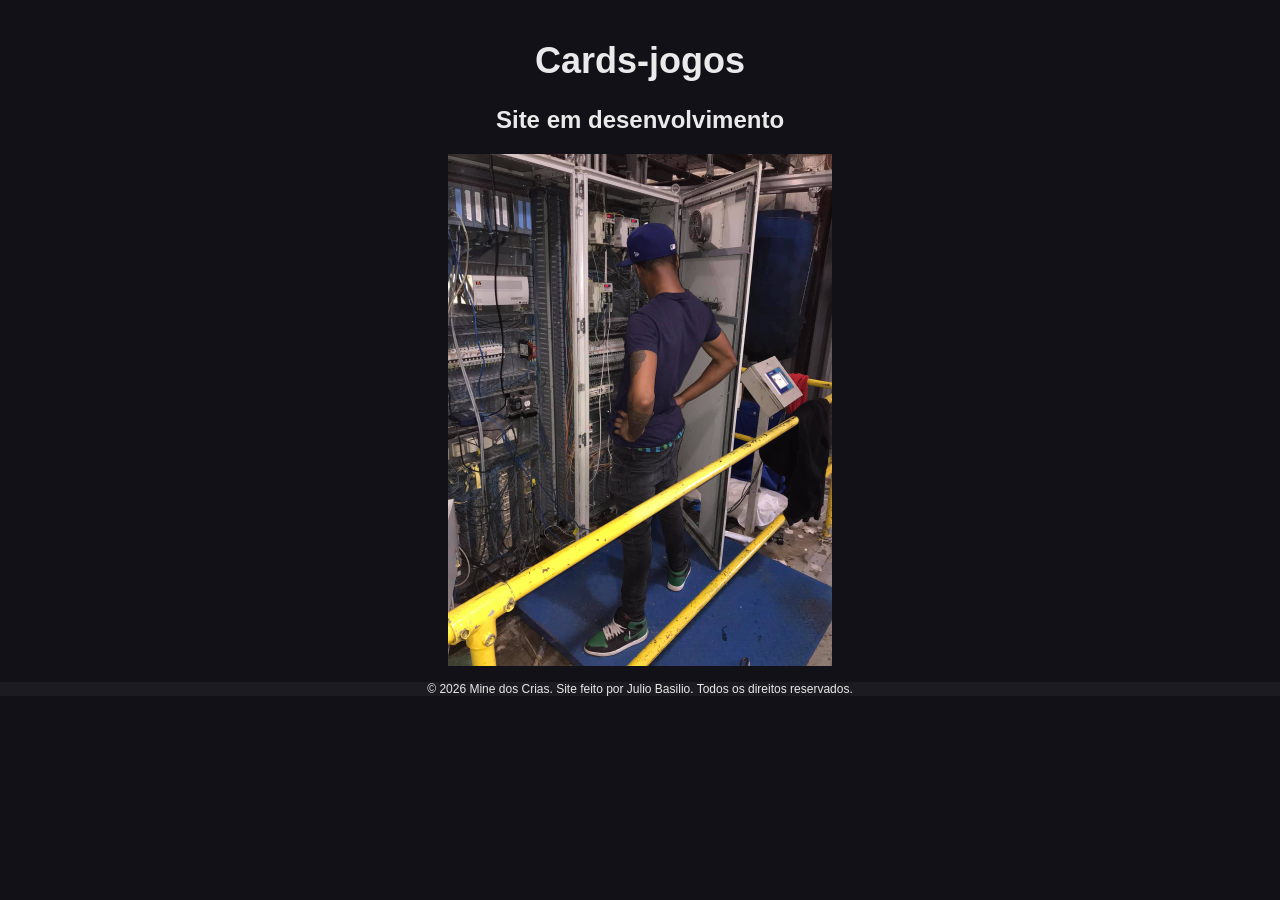
==== Mine Dos Crias/Proj/cards.html @ 89a8da1e "Aviso cards em desenvolvimento" ====
<!DOCTYPE html>
<html lang="pt-br">
<head>
    <meta charset="UTF-8">
    <meta name="viewport" content="width=device-width, initial-scale=1.0">
    <title>Cards-jogos | Mine dos Crias</title>
    <link rel="icon" href="Img/Logo-site-Mine-dos-Crias.ico" type="image/png">
    <link rel="stylesheet" href="Css/desenvolvimento.css">
</head>
<body>
    <main >
        <h1>Cards-jogos</h1>
        <h2>Site em desenvolvimento</h2>
        <img src="Img/trying-to-figure-out-where-the-meme-came-from-so-i-can-get-v0-aouamkc9aiwf1.jpg" alt="Meme em desenvolvimento" >
    </main>
    <footer>
       <div id="direitos">
            <p>&copy; 2026 Mine dos Crias. Site feito por Julio Basilio. Todos os direitos reservados.</p>
        </div>
    </footer>
</body>
</html>
---- Mine Dos Crias/Proj/Css/desenvolvimento.css ----
body{
    background-color: #121117; /* Cor escura para melhor contraste visual */
    color: black;   
    margin: 0; /* Remove a margem padrão do navegador */
    font-family: Arial, Helvetica, sans-serif;
    text-align: center;
}

h1{
    font-size: 36px; /* Tamanho grande para destaque */
    color: #EAEAEA; /* Cor clara para melhor legibilidade */
    margin-top: 40px; /* Espaçamento superior para melhor visualização */
}
h2{
    font-size: 24px; /* Tamanho médio para subtítulos */
    color: #EAEAEA; /* Cor clara para melhor legibilidade */
    margin-top: 20px; /* Espaçamento superior para melhor visualização */
}

img {
    width: 30%;
}   

footer {
    color: #EAEAEA;
    grid-area: footer;
    background-color: #1C1B22;
    text-align: center;
}

/* Versão reduzida do texto de direitos autorais */
#direitos {
    position: relative;
    top: 25%;
    grid-area: direitos;
    font-family: "Inter", sans-serif;
    font-size: 12px;
    
}
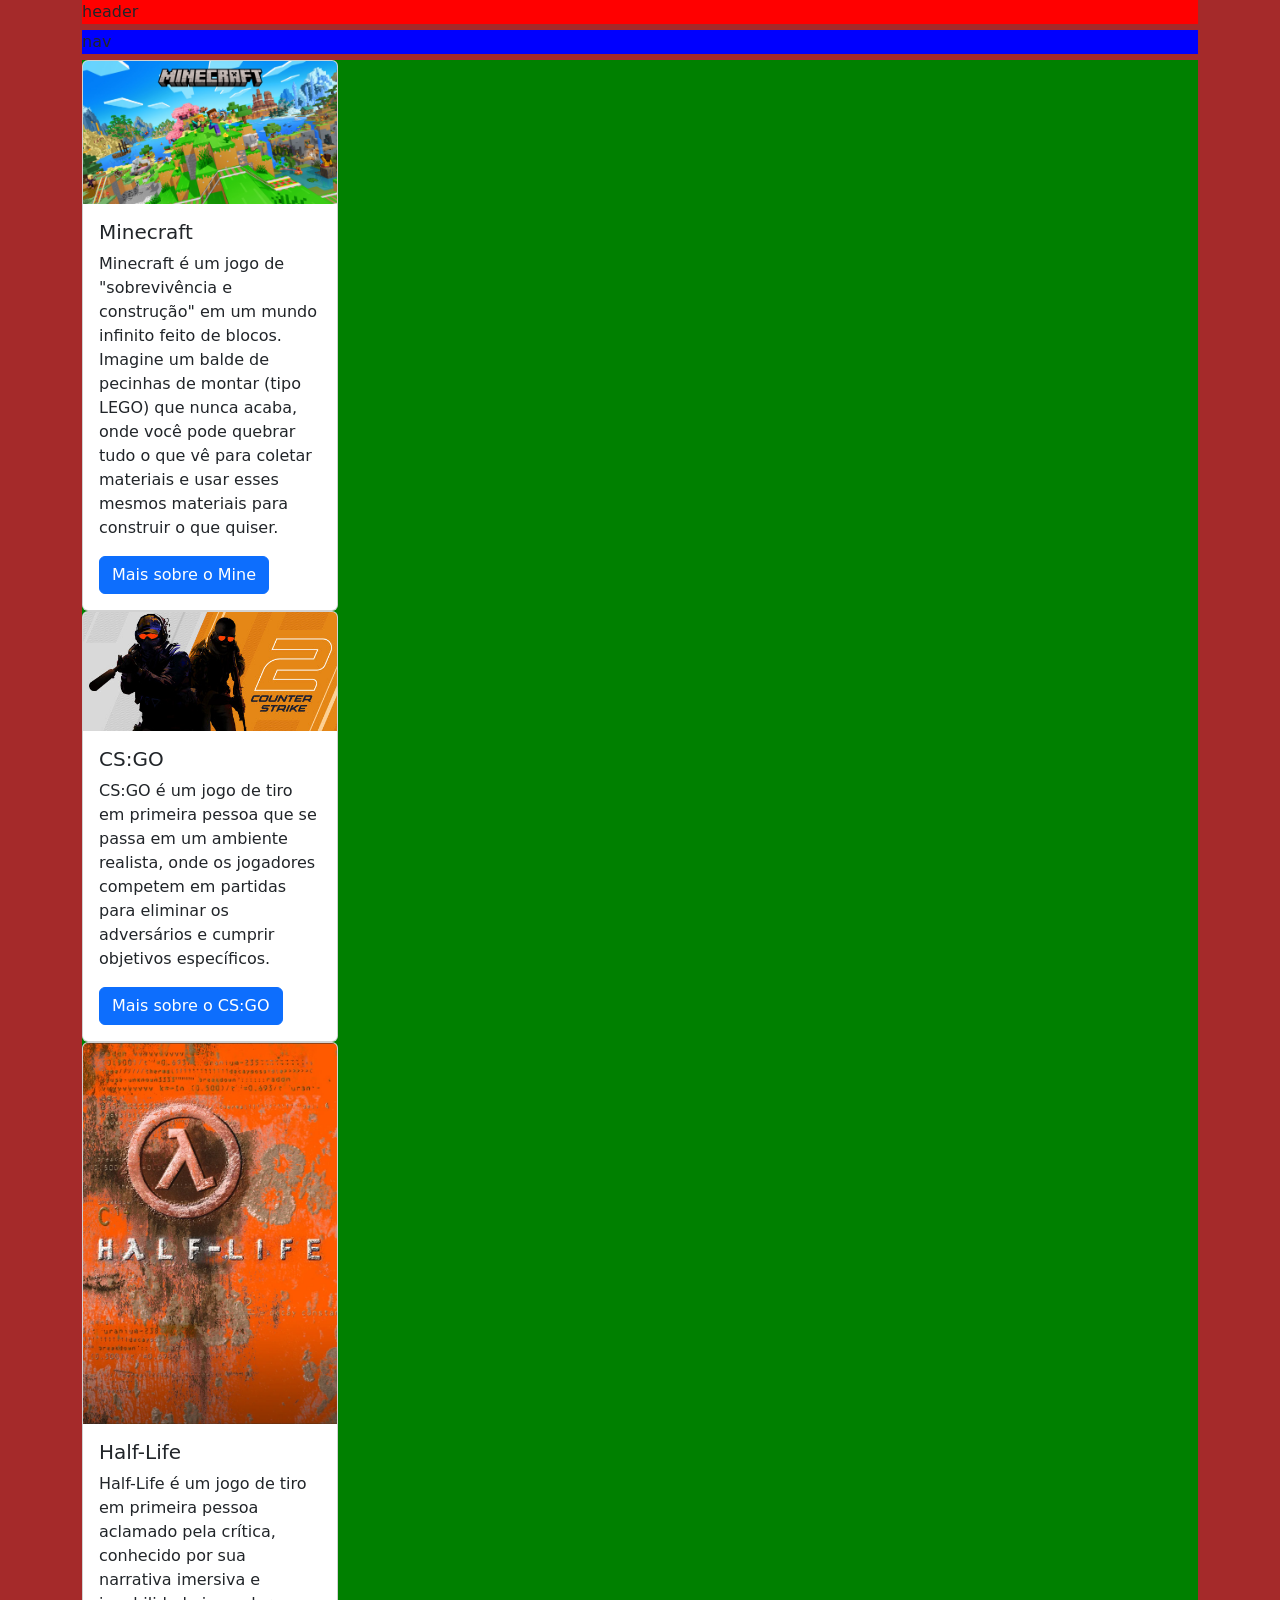
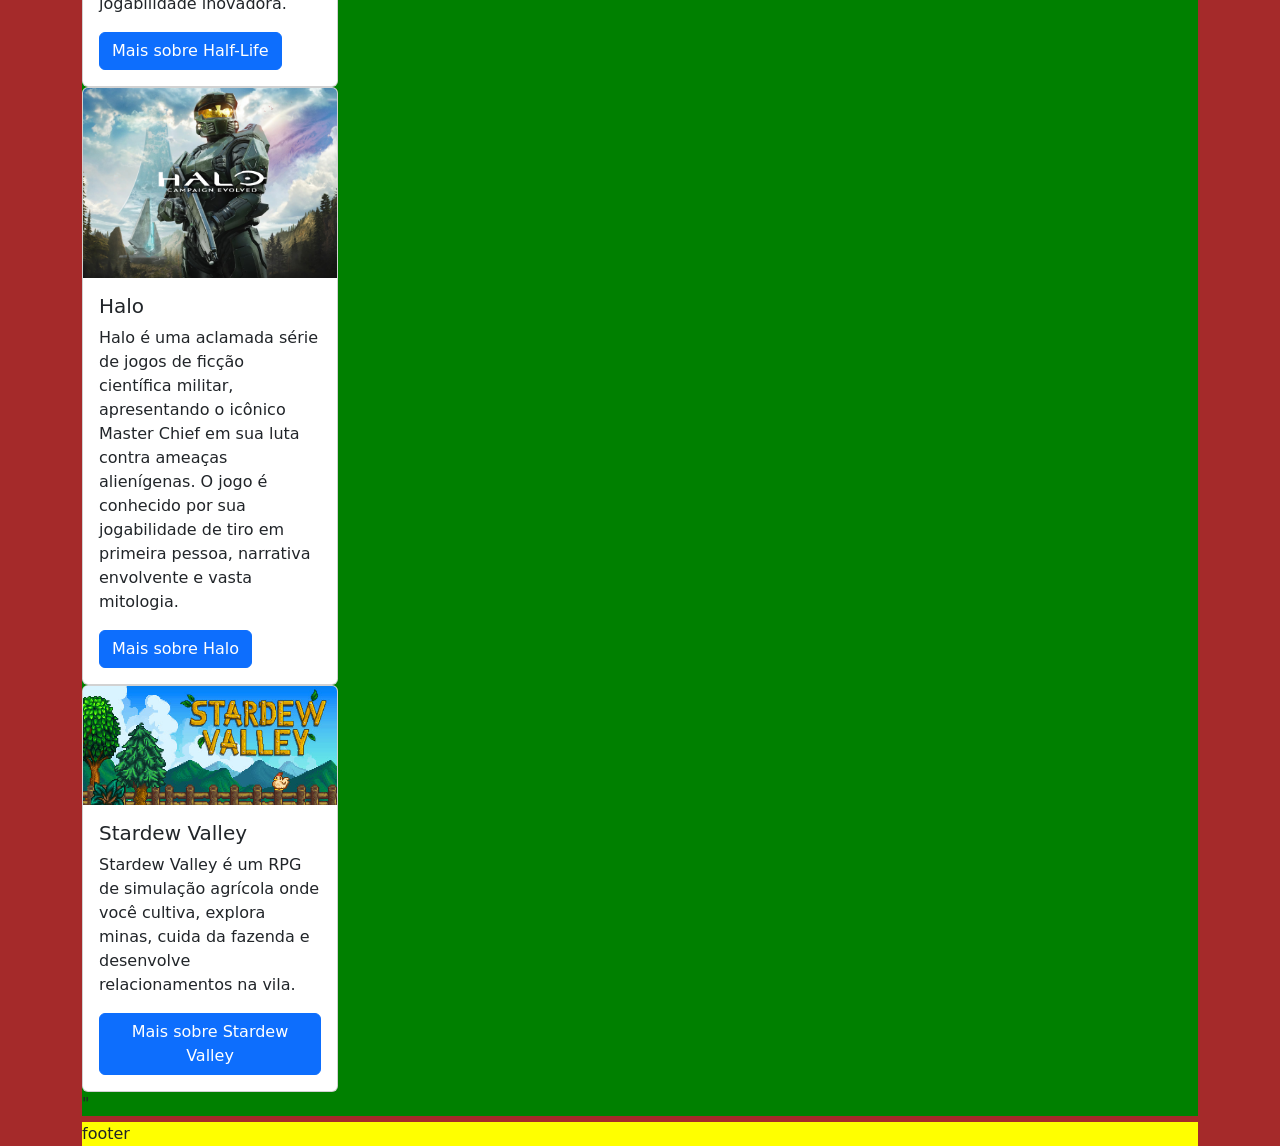
==== commit ccdea04f: "Ai ai ai" ====
--- a/Mine Dos Crias/Proj/cards.html
+++ b/Mine Dos Crias/Proj/cards.html
@@ -1,22 +1,74 @@
-<!DOCTYPE html>
-<html lang="pt-br">
+<!doctype html>
+<html lang="PT-BR">
+
 <head>
     <meta charset="UTF-8">
     <meta name="viewport" content="width=device-width, initial-scale=1.0">
-    <title>Cards-jogos | Mine dos Crias</title>
+    <title>Cards de jogos | Mine dos Crias</title>
     <link rel="icon" href="Img/Logo-site-Mine-dos-Crias.ico" type="image/png">
-    <link rel="stylesheet" href="Css/desenvolvimento.css">
+    <link href="https://cdn.jsdelivr.net/npm/bootstrap@5.3.8/dist/css/bootstrap.min.css" rel="stylesheet">
+    <link rel="stylesheet" href="Css/estiloCards.css">
 </head>
+
 <body>
-    <main >
-        <h1>Cards-jogos</h1>
-        <h2>Site em desenvolvimento</h2>
-        <img src="Img/trying-to-figure-out-where-the-meme-came-from-so-i-can-get-v0-aouamkc9aiwf1.jpg" alt="Meme em desenvolvimento" >
-    </main>
-    <footer>
-       <div id="direitos">
-            <p>&copy; 2026 Mine dos Crias. Site feito por Julio Basilio. Todos os direitos reservados.</p>
-        </div>
-    </footer>
+    <div class="container">
+        <header>header</header>
+        <nav>nav</nav>
+        <main>
+            <div class="card" style="width: 16rem;">
+                <img src="Img/mine1.png" class="card-img-top" alt="Minecraft">
+                <div class="card-body">
+                    <h5 class="card-title"> Minecraft</h5>
+                    <p class="card-text"> Minecraft é um jogo de "sobrevivência e construção" em um mundo infinito feito de blocos. Imagine um balde de pecinhas de montar (tipo LEGO) que nunca acaba, onde você pode quebrar tudo o que vê para coletar materiais e usar esses mesmos materiais para construir o que quiser.</p>
+                    <a href="minecraft.html" class="btn btn-primary">Mais sobre o Mine</a>
+                </div>
+            </div>
+
+            <div class="card" style="width: 16rem;">
+                <img src="Img/Csgo imagem 1.jpg" class="card-img-top" alt="CS:GO">
+                <div class="card-body">
+                    <h5 class="card-title">CS:GO</h5>
+                    <p class="card-text">CS:GO é um jogo de tiro em primeira pessoa que se passa em um ambiente realista, onde os jogadores competem em partidas para eliminar os adversários e cumprir objetivos específicos.</p>
+                    <a href="csgo.html" class="btn btn-primary">Mais sobre o CS:GO</a>
+                </div>
+            </div>
+
+            <div class="card" style="width: 16rem;">
+                <img src="Img/half-life3.jpg" class="card-img-top" alt="Half-Life">
+                <div class="card-body">
+                    <h5 class="card-title">Half-Life</h5>
+                    <p class="card-text">Half-Life é um jogo de tiro em primeira pessoa aclamado pela crítica, conhecido por sua narrativa imersiva e jogabilidade inovadora.</p>
+                    <a href="Half-Life.html" class="btn btn-primary">Mais sobre Half-Life</a>
+                </div>
+            </div>
+
+            <div class="card" style="width: 16rem;">
+                <img src="Img/Halo.jpg" class="card-img-top" alt="Halo">
+                <div class="card-body">
+                    <h5 class="card-title">Halo</h5>
+                    <p class="card-text">Halo é uma aclamada série de jogos de ficção científica militar, apresentando o icônico Master Chief em sua luta contra ameaças alienígenas. O jogo é conhecido por sua jogabilidade de tiro em primeira pessoa, narrativa envolvente e vasta mitologia.</p>
+                    <a href="Halo.html" class="btn btn-primary">Mais sobre Halo</a>
+                </div>
+            </div>
+
+            <!-- Novo card: Stardew Valley -->
+            <div class="card" style="width: 16rem;">
+                <img src="Img/stardew1.jpg" class="card-img-top" alt="Stardew Valley">
+                <div class="card-body">
+                    <h5 class="card-title">Stardew Valley</h5>
+                    <p class="card-text">Stardew Valley é um RPG de simulação agrícola onde você cultiva, explora minas, cuida da fazenda e desenvolve relacionamentos na vila.</p>
+                    <a href="Stardew Valley.html" class="btn btn-primary">Mais sobre Stardew Valley</a>
+                </div>
+            </div>"
+
+        </main>
+        <footer>footer</footer>
+    </div>
+
+
+    <script src="https://cdn.jsdelivr.net/npm/bootstrap@5.3.8/dist/js/bootstrap.bundle.min.js"
+        integrity="sha384-FKyoEForCGlyvwx9Hj09JcYn3nv7wiPVlz7YYwJrWVcXK/BmnVDxM+D2scQbITxI"
+        crossorigin="anonymous"></script>
 </body>
+
 </html>
--- a/Mine Dos Crias/Proj/Css/estiloCards.css
+++ b/Mine Dos Crias/Proj/Css/estiloCards.css
@@ -0,0 +1,32 @@
+body{
+    background-color: brown;
+}
+
+.container{
+    display: grid;
+    grid-template-columns: 1fr;
+    grid-template-rows: auto auto auto auto;
+    grid-template-areas:
+    "header"
+    "nav"
+    "main"
+    "footer";
+    gap: 6px;
+}
+
+header{
+    background-color: red;
+    grid-area: header;
+}
+nav{
+    background-color: blue;
+    grid-area: nav;
+}
+main{
+    background-color: green;
+    grid-area: main;
+}
+footer{
+    background-color: yellow;
+   grid-area: footer;
+}
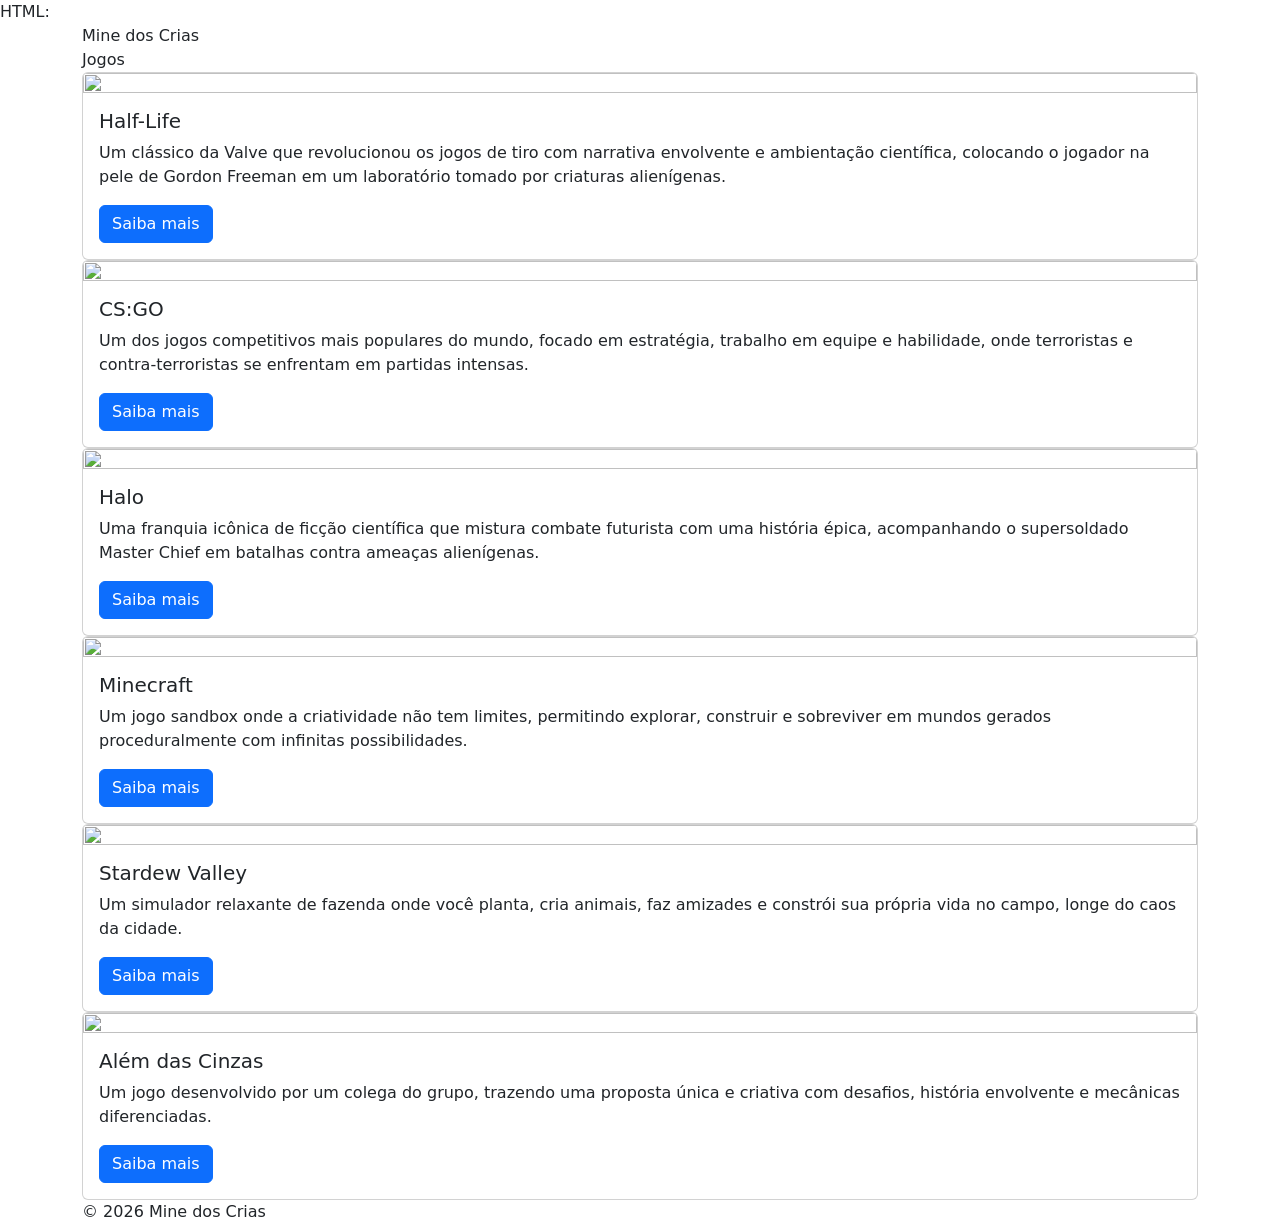
==== commit a2e69d58: "Atualizar o cards.html" ====
--- a/Mine Dos Crias/Proj/cards.html
+++ b/Mine Dos Crias/Proj/cards.html
@@ -1,74 +1,85 @@
-<!doctype html>
-<html lang="PT-BR">
+HTML: 
+<!DOCTYPE html>
+<html lang="pt-BR">
+<head>
+  <meta charset="UTF-8">
+  <meta name="viewport" content="width=device-width, initial-scale=1.0">
+  <title>Mine dos Crias</title>
 
-<head>
-    <meta charset="UTF-8">
-    <meta name="viewport" content="width=device-width, initial-scale=1.0">
-    <title>Cards de jogos | Mine dos Crias</title>
-    <link rel="icon" href="Img/Logo-site-Mine-dos-Crias.ico" type="image/png">
-    <link href="https://cdn.jsdelivr.net/npm/bootstrap@5.3.8/dist/css/bootstrap.min.css" rel="stylesheet">
-    <link rel="stylesheet" href="Css/estiloCards.css">
+  <link href="https://cdn.jsdelivr.net/npm/bootstrap@5.3.0/dist/css/bootstrap.min.css" rel="stylesheet">
+  <link rel="stylesheet" href="cards.css">
 </head>
 
 <body>
-    <div class="container">
-        <header>header</header>
-        <nav>nav</nav>
-        <main>
-            <div class="card" style="width: 16rem;">
-                <img src="Img/mine1.png" class="card-img-top" alt="Minecraft">
-                <div class="card-body">
-                    <h5 class="card-title"> Minecraft</h5>
-                    <p class="card-text"> Minecraft é um jogo de "sobrevivência e construção" em um mundo infinito feito de blocos. Imagine um balde de pecinhas de montar (tipo LEGO) que nunca acaba, onde você pode quebrar tudo o que vê para coletar materiais e usar esses mesmos materiais para construir o que quiser.</p>
-                    <a href="minecraft.html" class="btn btn-primary">Mais sobre o Mine</a>
-                </div>
-            </div>
 
-            <div class="card" style="width: 16rem;">
-                <img src="Img/Csgo imagem 1.jpg" class="card-img-top" alt="CS:GO">
-                <div class="card-body">
-                    <h5 class="card-title">CS:GO</h5>
-                    <p class="card-text">CS:GO é um jogo de tiro em primeira pessoa que se passa em um ambiente realista, onde os jogadores competem em partidas para eliminar os adversários e cumprir objetivos específicos.</p>
-                    <a href="csgo.html" class="btn btn-primary">Mais sobre o CS:GO</a>
-                </div>
-            </div>
+<div class="container">
 
-            <div class="card" style="width: 16rem;">
-                <img src="Img/half-life3.jpg" class="card-img-top" alt="Half-Life">
-                <div class="card-body">
-                    <h5 class="card-title">Half-Life</h5>
-                    <p class="card-text">Half-Life é um jogo de tiro em primeira pessoa aclamado pela crítica, conhecido por sua narrativa imersiva e jogabilidade inovadora.</p>
-                    <a href="Half-Life.html" class="btn btn-primary">Mais sobre Half-Life</a>
-                </div>
-            </div>
+  <header>Mine dos Crias</header>
+  <nav>Jogos</nav>
 
-            <div class="card" style="width: 16rem;">
-                <img src="Img/Halo.jpg" class="card-img-top" alt="Halo">
-                <div class="card-body">
-                    <h5 class="card-title">Halo</h5>
-                    <p class="card-text">Halo é uma aclamada série de jogos de ficção científica militar, apresentando o icônico Master Chief em sua luta contra ameaças alienígenas. O jogo é conhecido por sua jogabilidade de tiro em primeira pessoa, narrativa envolvente e vasta mitologia.</p>
-                    <a href="Halo.html" class="btn btn-primary">Mais sobre Halo</a>
-                </div>
-            </div>
+  <main>
+    <div class="cards-container">
 
-            <!-- Novo card: Stardew Valley -->
-            <div class="card" style="width: 16rem;">
-                <img src="Img/stardew1.jpg" class="card-img-top" alt="Stardew Valley">
-                <div class="card-body">
-                    <h5 class="card-title">Stardew Valley</h5>
-                    <p class="card-text">Stardew Valley é um RPG de simulação agrícola onde você cultiva, explora minas, cuida da fazenda e desenvolve relacionamentos na vila.</p>
-                    <a href="Stardew Valley.html" class="btn btn-primary">Mais sobre Stardew Valley</a>
-                </div>
-            </div>"
+      <div class="card">
+        <img src="https://via.placeholder.com/300x150" class="card-img-top">
+        <div class="card-body">
+          <h5 class="card-title">Half-Life</h5>
+          <p class="card-text">Um clássico da Valve que revolucionou os jogos de tiro com narrativa envolvente e ambientação científica, colocando o jogador na pele de Gordon Freeman em um laboratório tomado por criaturas alienígenas.</p>
+          <a href="Half-Life.html" class="btn btn-primary">Saiba mais</a>
+        </div>
+      </div>
 
-        </main>
-        <footer>footer</footer>
+      <div class="card">
+        <img src="https://via.placeholder.com/300x150" class="card-img-top">
+        <div class="card-body">
+          <h5 class="card-title">CS:GO</h5>
+          <p class="card-text">Um dos jogos competitivos mais populares do mundo, focado em estratégia, trabalho em equipe e habilidade, onde terroristas e contra-terroristas se enfrentam em partidas intensas.</p>
+          <a href="csgo.html" class="btn btn-primary">Saiba mais</a>
+        </div>
+      </div>
+
+      <div class="card">
+        <img src="https://via.placeholder.com/300x150" class="card-img-top">
+        <div class="card-body">
+          <h5 class="card-title">Halo</h5>
+          <p class="card-text">Uma franquia icônica de ficção científica que mistura combate futurista com uma história épica, acompanhando o supersoldado Master Chief em batalhas contra ameaças alienígenas.</p>
+          <a href="Halo.html" class="btn btn-primary">Saiba mais</a>
+        </div>
+      </div>
+
+      <div class="card">
+        <img src="https://via.placeholder.com/300x150" class="card-img-top">
+        <div class="card-body">
+          <h5 class="card-title">Minecraft</h5>
+          <p class="card-text">Um jogo sandbox onde a criatividade não tem limites, permitindo explorar, construir e sobreviver em mundos gerados proceduralmente com infinitas possibilidades.</p>
+          <a href="minecraft.html" class="btn btn-primary">Saiba mais</a>
+        </div>
+      </div>
+
+      <div class="card">
+        <img src="https://via.placeholder.com/300x150" class="card-img-top">
+        <div class="card-body">
+          <h5 class="card-title">Stardew Valley</h5>
+          <p class="card-text">Um simulador relaxante de fazenda onde você planta, cria animais, faz amizades e constrói sua própria vida no campo, longe do caos da cidade.</p>
+          <a href="stardew valley.html" class="btn btn-primary">Saiba mais</a>
+        </div>
+      </div>
+
+      <div class="card">
+        <img src="https://via.placeholder.com/300x150" class="card-img-top">
+        <div class="card-body">
+          <h5 class="card-title">Além das Cinzas</h5>
+          <p class="card-text">Um jogo desenvolvido por um colega do grupo, trazendo uma proposta única e criativa com desafios, história envolvente e mecânicas diferenciadas.</p>
+          <a href="Além das cinzas.html" class="btn btn-primary">Saiba mais</a>
+        </div>
+      </div>
+
     </div>
+  </main>
 
+  <footer>© 2026 Mine dos Crias</footer>
 
-    <script src="https://cdn.jsdelivr.net/npm/bootstrap@5.3.8/dist/js/bootstrap.bundle.min.js"
-        integrity="sha384-FKyoEForCGlyvwx9Hj09JcYn3nv7wiPVlz7YYwJrWVcXK/BmnVDxM+D2scQbITxI"
-        crossorigin="anonymous"></script>
+</div>
+
 </body>
-
 </html>
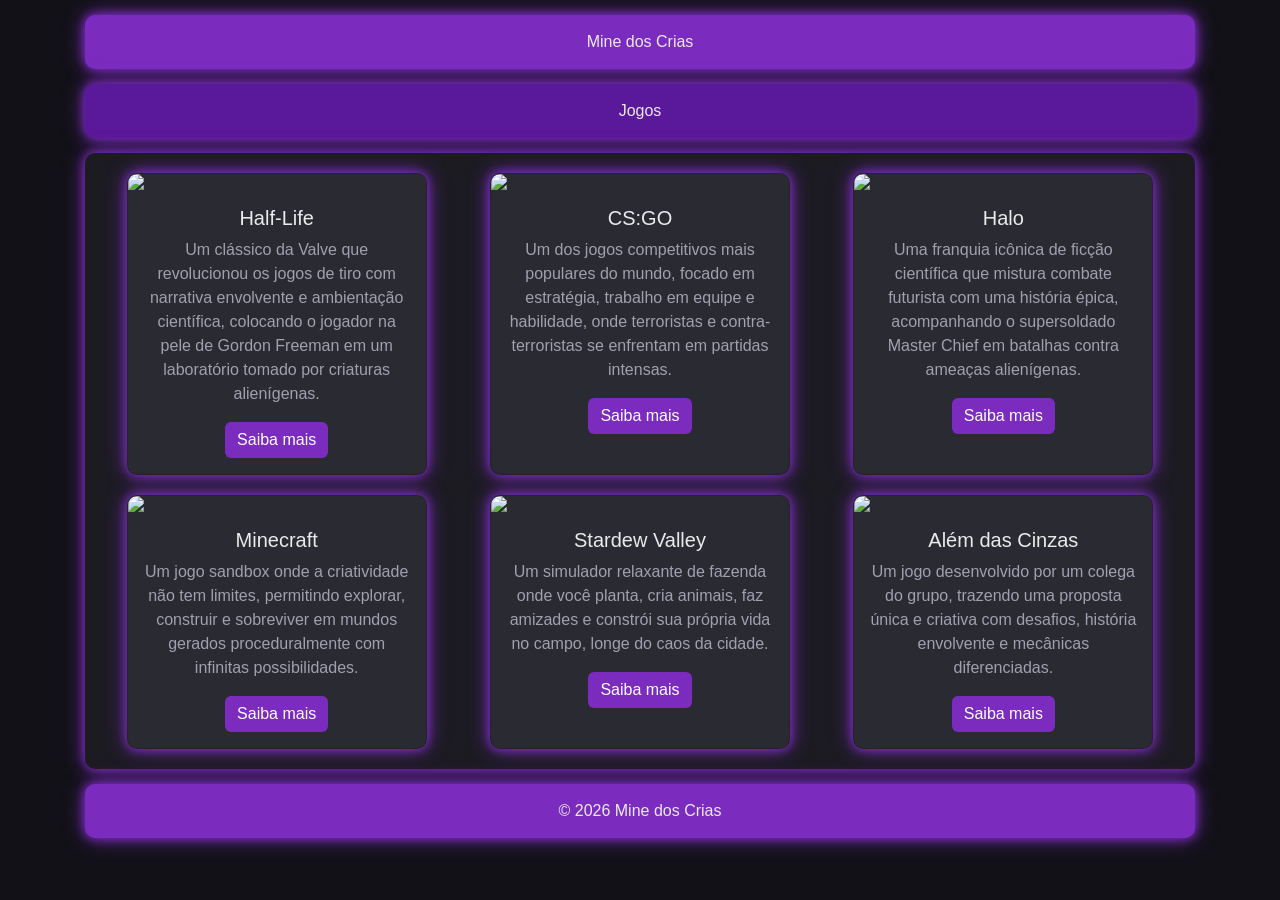
==== commit 5dc7b07d: "Subindo!" ====
--- a/Mine Dos Crias/Proj/cards.html
+++ b/Mine Dos Crias/Proj/cards.html
@@ -1,4 +1,3 @@
-HTML: 
 <!DOCTYPE html>
 <html lang="pt-BR">
 <head>
@@ -7,7 +6,7 @@
   <title>Mine dos Crias</title>
 
   <link href="https://cdn.jsdelivr.net/npm/bootstrap@5.3.0/dist/css/bootstrap.min.css" rel="stylesheet">
-  <link rel="stylesheet" href="cards.css">
+  <link rel="stylesheet" href="Css/estiloCards.css">
 </head>
 
 <body>
--- a/Mine Dos Crias/Proj/Css/estiloCards.css
+++ b/Mine Dos Crias/Proj/Css/estiloCards.css
@@ -0,0 +1,98 @@
+body{
+  background-color: #121117;
+  margin: 0;
+  color: #EAEAEA;
+  font-family: Arial, sans-serif;
+}
+
+.container{
+  display: grid;
+  grid-template-columns: 1fr;
+  grid-template-areas:
+    "header"
+    "nav"
+    "main"
+    "footer";
+  gap: 15px;
+  padding: 15px;
+}
+
+header, nav, main, footer{
+  border-radius: 10px;
+  padding: 15px;
+  text-align: center;
+  box-shadow: 0 0 10px #7B2CBF, 0 0 20px #7B2CBF;
+}
+
+header{
+  grid-area: header;
+  background-color: #7B2CBF;
+}
+
+nav{
+  grid-area: nav;
+  background-color: #5A189A;
+}
+
+main{
+  grid-area: main;
+  background-color: #1C1B22;
+  padding: 20px;
+}
+
+footer{
+  grid-area: footer;
+  background-color: #7B2CBF;
+}
+
+.cards-container{
+  display: grid;
+  grid-template-columns: repeat(3, 1fr);
+  gap: 20px;
+  justify-items: center;
+}
+
+.card{
+  width: 100%;
+  max-width: 300px;
+  background-color: #2A2A33;
+  border-radius: 10px;
+  overflow: hidden;
+  color: #EAEAEA;
+  transition: 0.3s;
+  box-shadow: 0 0 10px #7B2CBF, 0 0 20px #7B2CBF;
+}
+
+.card:hover{
+  transform: scale(1.03);
+}
+
+.card-text{
+  color: #A0A0B0;
+}
+
+.btn-primary{
+  background-color: #7B2CBF;
+  border: none;
+}
+
+.btn-primary:hover{
+  background-color: #00D1FF;
+  color: black;
+}
+
+.btn-primary:active{
+  background-color: #5A189A;
+}
+
+@media (max-width: 1024px){
+  .cards-container{
+    grid-template-columns: repeat(2, 1fr);
+  }
+}
+
+@media (max-width: 768px){
+  .cards-container{
+    grid-template-columns: 1fr;
+  }
+}
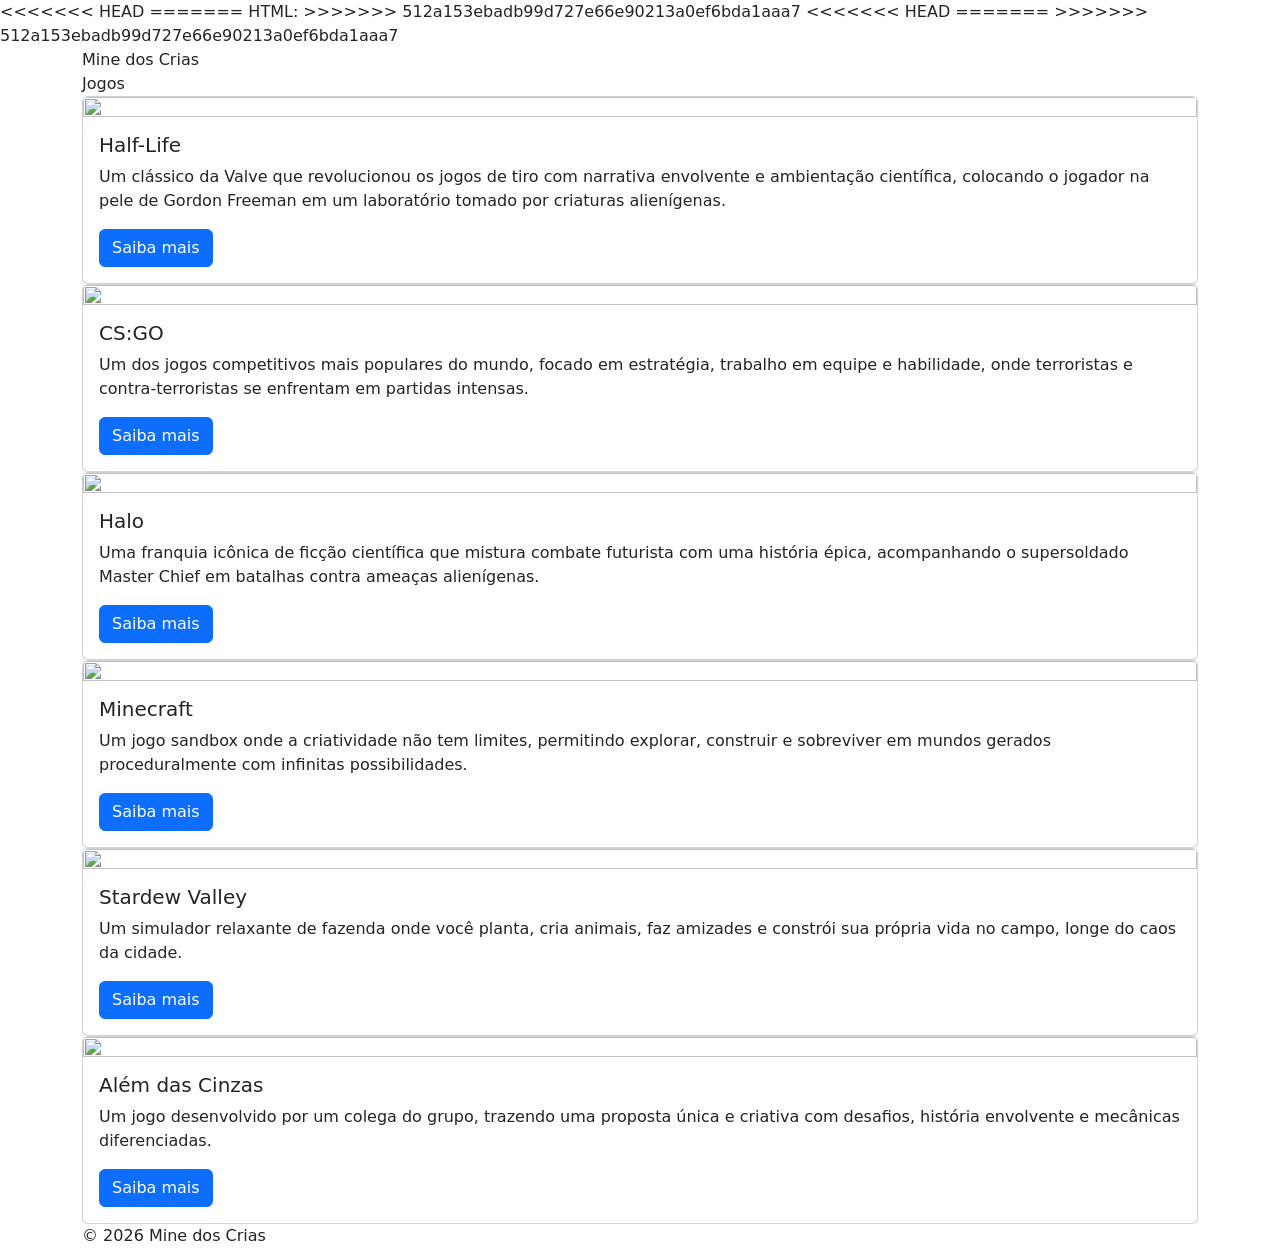
==== commit bc634503: "Merge branch 'main' of https://github.com/Patman-wq/Mine-dos-Crias-projeto-curso-desenvolvimento-de-" ====
--- a/Mine Dos Crias/Proj/cards.html
+++ b/Mine Dos Crias/Proj/cards.html
@@ -1,3 +1,7 @@
+<<<<<<< HEAD
+=======
+HTML: 
+>>>>>>> 512a153ebadb99d727e66e90213a0ef6bda1aaa7
 <!DOCTYPE html>
 <html lang="pt-BR">
 <head>
@@ -6,7 +10,11 @@
   <title>Mine dos Crias</title>
 
   <link href="https://cdn.jsdelivr.net/npm/bootstrap@5.3.0/dist/css/bootstrap.min.css" rel="stylesheet">
+<<<<<<< HEAD
   <link rel="stylesheet" href="Css/estiloCards.css">
+=======
+  <link rel="stylesheet" href="Css/estilo desenvolvimento.css">
+>>>>>>> 512a153ebadb99d727e66e90213a0ef6bda1aaa7
 </head>
 
 <body>
--- a/Mine Dos Crias/Proj/Css/estiloCards.css
+++ b/Mine Dos Crias/Proj/Css/estiloCards.css
@@ -1,4 +1,8 @@
+<<<<<<< HEAD
 body{
+=======
+CSS: body{
+>>>>>>> 512a153ebadb99d727e66e90213a0ef6bda1aaa7
   background-color: #121117;
   margin: 0;
   color: #EAEAEA;
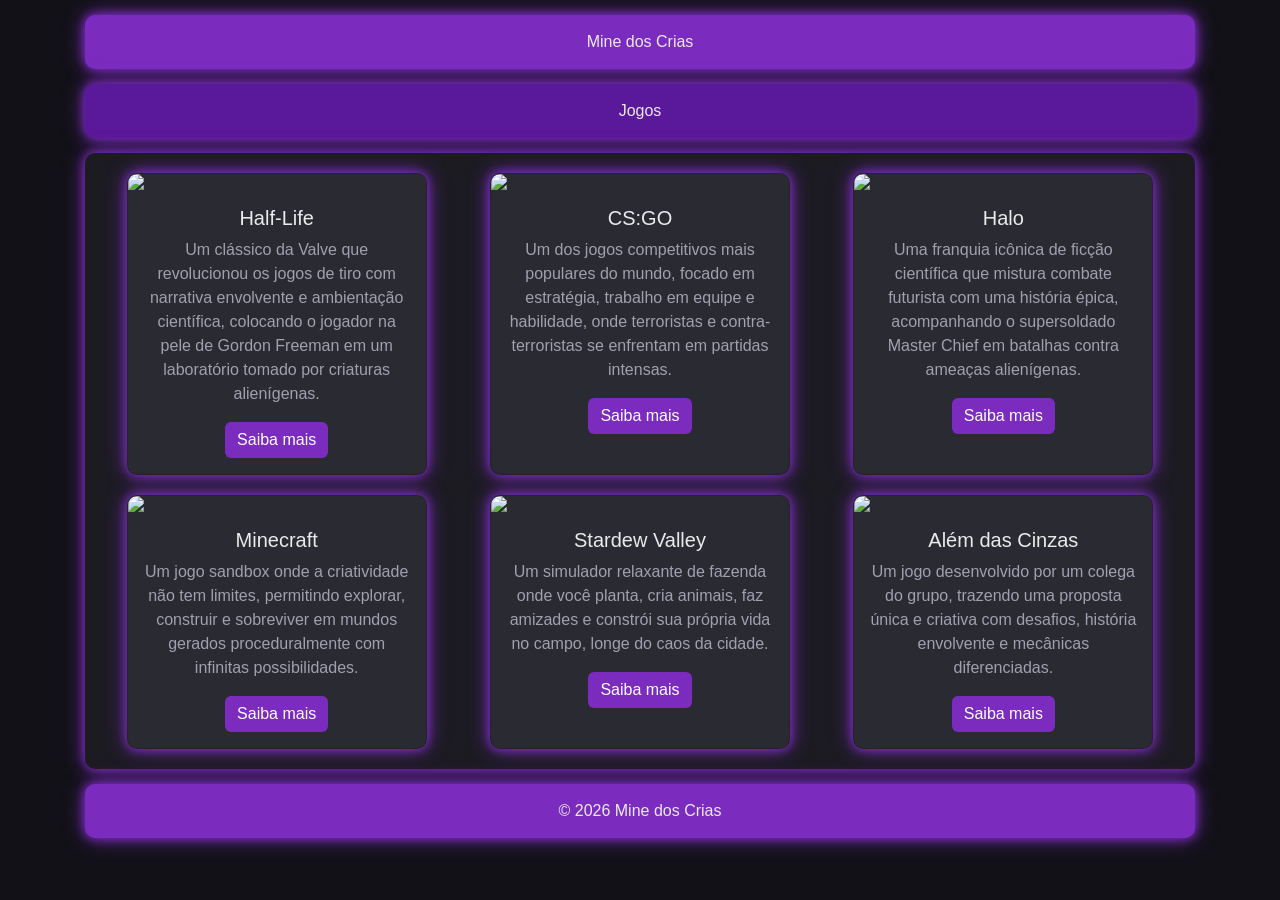
==== commit 2905ffb2: "Subindo vezes 2 !" ====
--- a/Mine Dos Crias/Proj/cards.html
+++ b/Mine Dos Crias/Proj/cards.html
@@ -1,7 +1,3 @@
-<<<<<<< HEAD
-=======
-HTML: 
->>>>>>> 512a153ebadb99d727e66e90213a0ef6bda1aaa7
 <!DOCTYPE html>
 <html lang="pt-BR">
 <head>
@@ -10,11 +6,7 @@
   <title>Mine dos Crias</title>
 
   <link href="https://cdn.jsdelivr.net/npm/bootstrap@5.3.0/dist/css/bootstrap.min.css" rel="stylesheet">
-<<<<<<< HEAD
   <link rel="stylesheet" href="Css/estiloCards.css">
-=======
-  <link rel="stylesheet" href="Css/estilo desenvolvimento.css">
->>>>>>> 512a153ebadb99d727e66e90213a0ef6bda1aaa7
 </head>
 
 <body>
--- a/Mine Dos Crias/Proj/Css/estiloCards.css
+++ b/Mine Dos Crias/Proj/Css/estiloCards.css
@@ -1,8 +1,4 @@
-<<<<<<< HEAD
 body{
-=======
-CSS: body{
->>>>>>> 512a153ebadb99d727e66e90213a0ef6bda1aaa7
   background-color: #121117;
   margin: 0;
   color: #EAEAEA;
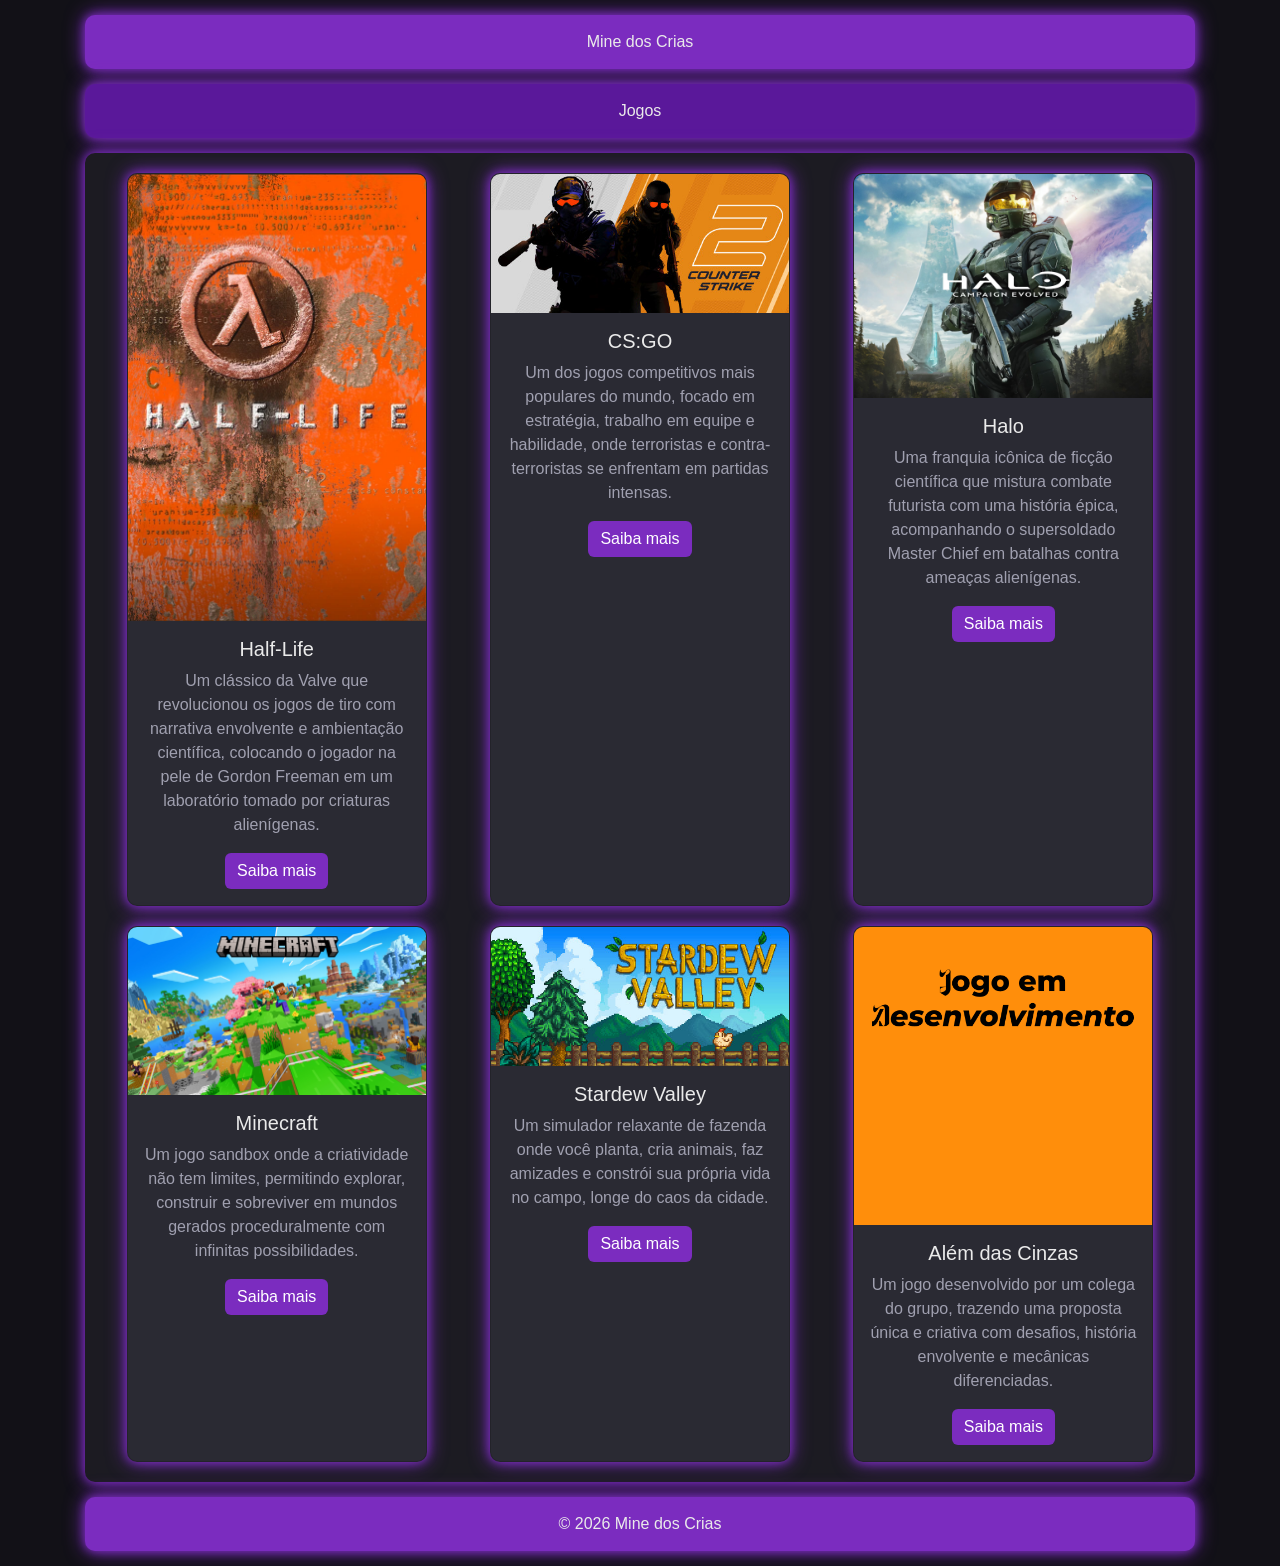
==== commit 21541205: "Adicionado as imagens" ====
--- a/Mine Dos Crias/Proj/cards.html
+++ b/Mine Dos Crias/Proj/cards.html
@@ -20,7 +20,7 @@
     <div class="cards-container">
 
       <div class="card">
-        <img src="https://via.placeholder.com/300x150" class="card-img-top">
+        <img src="Img/half-life3.jpg" class="card-img-top">
         <div class="card-body">
           <h5 class="card-title">Half-Life</h5>
           <p class="card-text">Um clássico da Valve que revolucionou os jogos de tiro com narrativa envolvente e ambientação científica, colocando o jogador na pele de Gordon Freeman em um laboratório tomado por criaturas alienígenas.</p>
@@ -29,7 +29,7 @@
       </div>
 
       <div class="card">
-        <img src="https://via.placeholder.com/300x150" class="card-img-top">
+        <img src="Img/Csgo imagem 1.jpg" class="card-img-top">
         <div class="card-body">
           <h5 class="card-title">CS:GO</h5>
           <p class="card-text">Um dos jogos competitivos mais populares do mundo, focado em estratégia, trabalho em equipe e habilidade, onde terroristas e contra-terroristas se enfrentam em partidas intensas.</p>
@@ -38,7 +38,7 @@
       </div>
 
       <div class="card">
-        <img src="https://via.placeholder.com/300x150" class="card-img-top">
+        <img src="Img/Halo.jpg" class="card-img-top">
         <div class="card-body">
           <h5 class="card-title">Halo</h5>
           <p class="card-text">Uma franquia icônica de ficção científica que mistura combate futurista com uma história épica, acompanhando o supersoldado Master Chief em batalhas contra ameaças alienígenas.</p>
@@ -47,7 +47,7 @@
       </div>
 
       <div class="card">
-        <img src="https://via.placeholder.com/300x150" class="card-img-top">
+        <img src="Img/mine1.png" class="card-img-top">
         <div class="card-body">
           <h5 class="card-title">Minecraft</h5>
           <p class="card-text">Um jogo sandbox onde a criatividade não tem limites, permitindo explorar, construir e sobreviver em mundos gerados proceduralmente com infinitas possibilidades.</p>
@@ -56,7 +56,7 @@
       </div>
 
       <div class="card">
-        <img src="https://via.placeholder.com/300x150" class="card-img-top">
+        <img src="Img/stardew1.jpg" class="card-img-top">
         <div class="card-body">
           <h5 class="card-title">Stardew Valley</h5>
           <p class="card-text">Um simulador relaxante de fazenda onde você planta, cria animais, faz amizades e constrói sua própria vida no campo, longe do caos da cidade.</p>
@@ -65,7 +65,7 @@
       </div>
 
       <div class="card">
-        <img src="https://via.placeholder.com/300x150" class="card-img-top">
+        <img src="Img/jogo.png" class="card-img-top">
         <div class="card-body">
           <h5 class="card-title">Além das Cinzas</h5>
           <p class="card-text">Um jogo desenvolvido por um colega do grupo, trazendo uma proposta única e criativa com desafios, história envolvente e mecânicas diferenciadas.</p>
